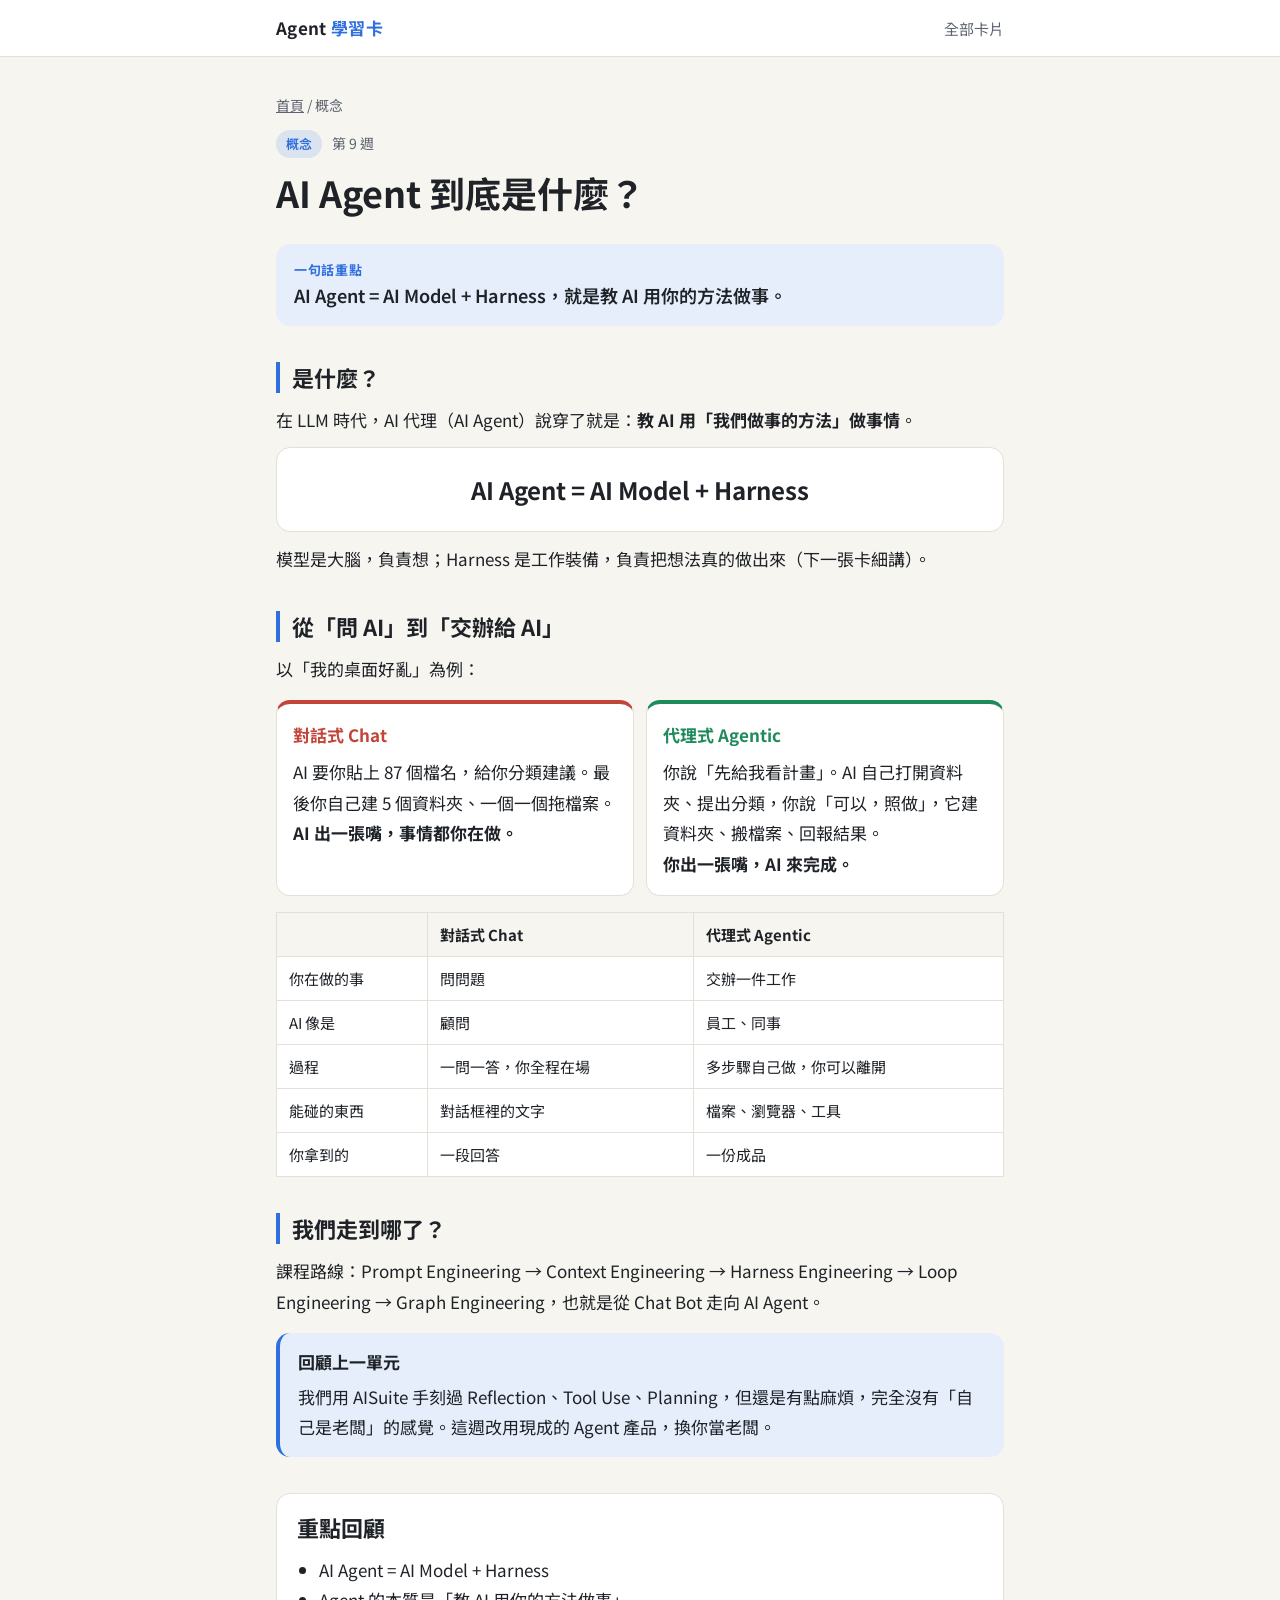
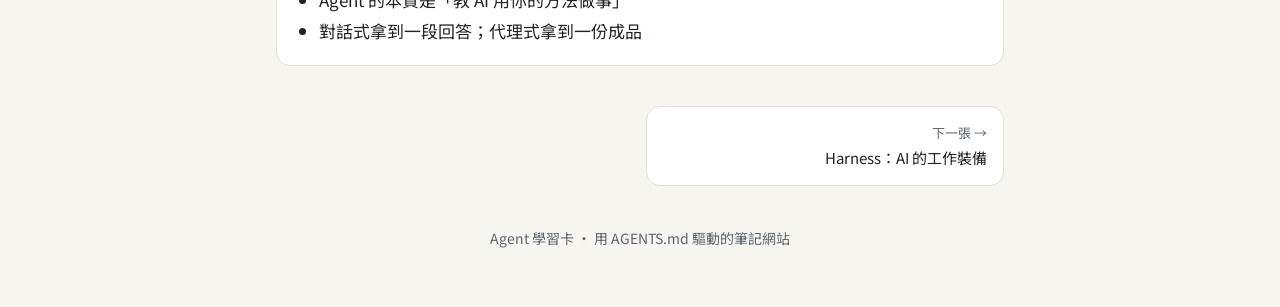
==== pages/agent-definition.html @ e6053e1e "Agent 學習卡：AGENTS.md 驅動的 AI Agent 筆記網站 - AGENTS.md 專案規則（CLAUDE.md 以 @ 引用） - 首頁、頁面模板、5 張第 9 週學習卡 - dat" ====
<!doctype html>
<html lang="zh-Hant-TW">
<head>
  <meta charset="utf-8">
  <meta name="viewport" content="width=device-width, initial-scale=1">
  <title>AI Agent 到底是什麼？｜Agent 學習卡</title>
  <meta name="description" content="AI Agent = AI Model + Harness，就是教 AI 用你的方法做事。">
  <link rel="preconnect" href="https://fonts.googleapis.com">
  <link rel="stylesheet" href="https://fonts.googleapis.com/css2?family=Noto+Sans+TC:wght@400;600;700&display=swap">
  <link rel="stylesheet" href="../assets/style.css">
</head>
<body>
  <header class="site-head">
    <div class="wrap">
      <a class="brand" href="../index.html">Agent <span>學習卡</span></a>
      <nav><a href="../index.html">全部卡片</a></nav>
    </div>
  </header>

  <main class="wrap">
    <article>
      <header class="page-head">
        <div class="crumbs"><a href="../index.html">首頁</a> / 概念</div>
        <div class="meta"><span class="tag" data-cat="概念">概念</span><span>第 9 週</span></div>
        <h1>AI Agent 到底是什麼？</h1>
      </header>

      <p class="tldr">AI Agent = AI Model + Harness，就是教 AI 用你的方法做事。</p>
      <section>
        <h2>是什麼？</h2>
        <p>在 LLM 時代，AI 代理（AI Agent）說穿了就是：<strong>教 AI 用「我們做事的方法」做事情</strong>。</p>
        <p class="formula">AI Agent = AI Model + Harness</p>
        <p>模型是大腦，負責想；Harness 是工作裝備，負責把想法真的做出來（下一張卡細講）。</p>
      </section>

      <section>
        <h2>從「問 AI」到「交辦給 AI」</h2>
        <p>以「我的桌面好亂」為例：</p>
        <div class="compare">
          <div class="bad"><h3>對話式 Chat</h3><p>AI 要你貼上 87 個檔名，給你分類建議。最後你自己建 5 個資料夾、一個一個拖檔案。<br><strong>AI 出一張嘴，事情都你在做。</strong></p></div>
          <div class="good"><h3>代理式 Agentic</h3><p>你說「先給我看計畫」。AI 自己打開資料夾、提出分類，你說「可以，照做」，它建資料夾、搬檔案、回報結果。<br><strong>你出一張嘴，AI 來完成。</strong></p></div>
        </div>
        <div class="table-wrap">
          <table>
            <tr><th></th><th>對話式 Chat</th><th>代理式 Agentic</th></tr>
            <tr><td>你在做的事</td><td>問問題</td><td>交辦一件工作</td></tr>
            <tr><td>AI 像是</td><td>顧問</td><td>員工、同事</td></tr>
            <tr><td>過程</td><td>一問一答，你全程在場</td><td>多步驟自己做，你可以離開</td></tr>
            <tr><td>能碰的東西</td><td>對話框裡的文字</td><td>檔案、瀏覽器、工具</td></tr>
            <tr><td>你拿到的</td><td>一段回答</td><td>一份成品</td></tr>
          </table>
        </div>
      </section>

      <section>
        <h2>我們走到哪了？</h2>
        <p>課程路線：Prompt Engineering → Context Engineering → Harness Engineering → Loop Engineering → Graph Engineering，也就是從 Chat Bot 走向 AI Agent。</p>
        <div class="callout note"><strong>回顧上一單元</strong><p>我們用 AISuite 手刻過 Reflection、Tool Use、Planning，但還是有點麻煩，完全沒有「自己是老闆」的感覺。這週改用現成的 Agent 產品，換你當老闆。</p></div>
      </section>

      <section class="recap">
        <h2>重點回顧</h2>
        <ul>
          <li>AI Agent = AI Model + Harness</li>
          <li>Agent 的本質是「教 AI 用你的方法做事」</li>
          <li>對話式拿到一段回答；代理式拿到一份成品</li>
        </ul>
      </section>

      <nav class="pager" data-slug="agent-definition"></nav>
    </article>
  </main>

  <footer class="site-foot">Agent 學習卡 · 用 AGENTS.md 驅動的筆記網站</footer>

  <script src="../data/pages.js"></script>
  <script src="../assets/main.js"></script>
</body>
</html>
---- assets/style.css ----
/* Agent 學習卡 — 全站唯一樣式表（規則見 AGENTS.md） */
:root {
  --bg: #f7f5f0;
  --surface: #ffffff;
  --text: #1f2328;
  --muted: #5d6470;
  --line: #e4e0d6;
  --accent: #2f6fde;
  --accent-soft: #e6eefc;
  --good: #1f8a5b;
  --good-soft: #e3f4ec;
  --bad: #c2453a;
  --bad-soft: #fbe9e7;
  --warn: #b7791f;
  --warn-soft: #fdf3e1;
  --cat-concept: #2f6fde;
  --cat-method: #1f8a5b;
  --cat-tool: #8a4fd1;
  --cat-case: #c76a1a;
  --radius: 14px;
  --shadow: 0 1px 2px rgba(0,0,0,.04), 0 4px 16px rgba(0,0,0,.05);
}
@media (prefers-color-scheme: dark) {
  :root {
    --bg: #15171b;
    --surface: #1e2127;
    --text: #e7e9ee;
    --muted: #9aa2b1;
    --line: #2e333b;
    --accent: #6ea1ff;
    --accent-soft: #1f2b44;
    --good: #4cc790;
    --good-soft: #17302a;
    --bad: #ff7d70;
    --bad-soft: #3a2220;
    --warn: #f0b85a;
    --warn-soft: #3a2f1b;
    --cat-concept: #6ea1ff;
    --cat-method: #4cc790;
    --cat-tool: #b98cf5;
    --cat-case: #f0a05a;
    --shadow: none;
  }
}

* { box-sizing: border-box; }
html { -webkit-text-size-adjust: 100%; }
body {
  margin: 0;
  background: var(--bg);
  color: var(--text);
  font-family: "Noto Sans TC", system-ui, -apple-system, "Microsoft JhengHei", sans-serif;
  line-height: 1.8;
  font-size: 17px;
}
a { color: var(--accent); }
img { max-width: 100%; }

.wrap { max-width: 760px; margin: 0 auto; padding: 0 16px; }

/* ---------- Site header / footer ---------- */
.site-head { border-bottom: 1px solid var(--line); background: var(--surface); }
.site-head .wrap { display: flex; align-items: center; justify-content: space-between; height: 56px; }
.brand { font-weight: 700; text-decoration: none; color: var(--text); letter-spacing: .02em; }
.brand span { color: var(--accent); }
.site-head nav a { color: var(--muted); text-decoration: none; font-size: 15px; margin-left: 16px; }
.site-head nav a:hover { color: var(--accent); }
.site-foot { color: var(--muted); font-size: 14px; padding: 40px 0 56px; text-align: center; }

/* ---------- Home ---------- */
.hero { padding: 48px 0 24px; }
.hero h1 { font-size: clamp(28px, 6vw, 40px); line-height: 1.3; margin: 0 0 12px; }
.hero p { color: var(--muted); margin: 0; max-width: 36em; }
.filters { display: flex; flex-wrap: wrap; gap: 8px; margin: 24px 0; }
.filters button {
  font: inherit; font-size: 14px; padding: 6px 14px; border-radius: 999px;
  border: 1px solid var(--line); background: var(--surface); color: var(--muted); cursor: pointer;
}
.filters button[aria-pressed="true"] { background: var(--text); color: var(--bg); border-color: var(--text); }
.cards { display: grid; gap: 14px; grid-template-columns: repeat(auto-fill, minmax(220px, 1fr)); padding: 0; margin: 0; list-style: none; }
.card {
  display: flex; flex-direction: column; gap: 8px; height: 100%;
  background: var(--surface); border: 1px solid var(--line); border-radius: var(--radius);
  padding: 18px; text-decoration: none; color: var(--text); box-shadow: var(--shadow);
  transition: transform .15s ease, border-color .15s ease;
}
.card:hover { transform: translateY(-2px); border-color: var(--accent); }
.card h2 { font-size: 18px; line-height: 1.45; margin: 0; }
.card p { font-size: 15px; color: var(--muted); margin: 0; line-height: 1.6; flex: 1; }
.card .num { font-size: 13px; color: var(--muted); font-variant-numeric: tabular-nums; }

.how { margin-top: 48px; padding: 20px; border: 1px dashed var(--line); border-radius: var(--radius); }
.how h2 { font-size: 18px; margin: 0 0 8px; }
.how ol { margin: 0; padding-left: 1.3em; color: var(--muted); }

/* ---------- Tags ---------- */
.meta { display: flex; align-items: center; gap: 10px; font-size: 14px; color: var(--muted); }
.tag {
  display: inline-block; font-size: 13px; font-weight: 600; padding: 2px 10px; border-radius: 999px;
  color: var(--cat-concept); background: color-mix(in srgb, var(--cat-concept) 14%, transparent);
}
.tag[data-cat="方法"] { color: var(--cat-method); background: color-mix(in srgb, var(--cat-method) 14%, transparent); }
.tag[data-cat="工具"] { color: var(--cat-tool); background: color-mix(in srgb, var(--cat-tool) 14%, transparent); }
.tag[data-cat="案例"] { color: var(--cat-case); background: color-mix(in srgb, var(--cat-case) 14%, transparent); }

/* ---------- Lesson page ---------- */
.page-head { padding: 36px 0 8px; }
.crumbs { font-size: 14px; color: var(--muted); margin-bottom: 12px; }
.crumbs a { color: var(--muted); }
.page-head h1 { font-size: clamp(26px, 5.5vw, 36px); line-height: 1.35; margin: 10px 0 0; }
.tldr {
  margin: 20px 0 8px; padding: 16px 18px; border-radius: var(--radius);
  background: var(--accent-soft); font-weight: 600; font-size: 18px; line-height: 1.6;
}
.tldr::before { content: "一句話重點　"; display: block; font-size: 13px; font-weight: 700; color: var(--accent); letter-spacing: .05em; }
article section { margin: 36px 0; }
article h2 { font-size: 22px; margin: 0 0 12px; padding-left: 12px; border-left: 4px solid var(--accent); line-height: 1.4; }
article h3 { font-size: 17px; margin: 0 0 6px; }
article p { margin: 0 0 12px; }
article ul, article ol { padding-left: 1.3em; margin: 0 0 12px; }

.formula {
  text-align: center; font-size: clamp(18px, 4.5vw, 24px); font-weight: 700;
  padding: 20px 12px; background: var(--surface); border: 1px solid var(--line); border-radius: var(--radius);
}

.callout { padding: 14px 18px; border-radius: var(--radius); margin: 16px 0; background: var(--accent-soft); border-left: 4px solid var(--accent); }
.callout strong { display: block; margin-bottom: 4px; }
.callout p:last-child { margin-bottom: 0; }
.callout.tip { background: var(--good-soft); border-color: var(--good); }
.callout.warn { background: var(--warn-soft); border-color: var(--warn); }

.compare { display: grid; grid-template-columns: 1fr 1fr; gap: 12px; margin: 16px 0; }
.compare > div { padding: 16px; border-radius: var(--radius); border: 1px solid var(--line); background: var(--surface); }
.compare .bad { border-top: 4px solid var(--bad); }
.compare .good { border-top: 4px solid var(--good); }
.compare .bad h3 { color: var(--bad); }
.compare .good h3 { color: var(--good); }
.compare p:last-child, .compare ul:last-child { margin-bottom: 0; }
@media (max-width: 560px) { .compare { grid-template-columns: 1fr; } }

.steps { list-style: none; padding: 0; counter-reset: s; }
.steps li { counter-increment: s; position: relative; padding: 0 0 14px 44px; }
.steps li::before {
  content: counter(s); position: absolute; left: 0; top: 2px; width: 28px; height: 28px; border-radius: 50%;
  background: var(--accent); color: var(--surface); font-size: 14px; font-weight: 700;
  display: flex; align-items: center; justify-content: center;
}
.steps li strong { display: block; }

.table-wrap { overflow-x: auto; margin: 16px 0; }
table { border-collapse: collapse; width: 100%; font-size: 15px; background: var(--surface); }
th, td { border: 1px solid var(--line); padding: 8px 12px; text-align: left; vertical-align: top; }
th { background: var(--bg); }

pre, code { font-family: ui-monospace, "Cascadia Code", Consolas, monospace; font-size: 14px; }
code { background: var(--line); padding: 1px 6px; border-radius: 6px; }
pre { background: var(--surface); border: 1px solid var(--line); border-radius: var(--radius); padding: 14px; overflow-x: auto; line-height: 1.6; }
pre code { background: none; padding: 0; }

.recap { background: var(--surface); border: 1px solid var(--line); border-radius: var(--radius); padding: 18px 20px; }
.recap h2 { border: 0; padding: 0; }
.recap ul { margin: 0; }

.pager { display: grid; grid-template-columns: 1fr 1fr; gap: 12px; margin: 40px 0 0; }
.pager a {
  display: block; padding: 14px 16px; border: 1px solid var(--line); border-radius: var(--radius);
  background: var(--surface); text-decoration: none; color: var(--text); font-size: 15px;
}
.pager a:hover { border-color: var(--accent); }
.pager small { display: block; color: var(--muted); font-size: 13px; }
.pager .next { text-align: right; grid-column: 2; }
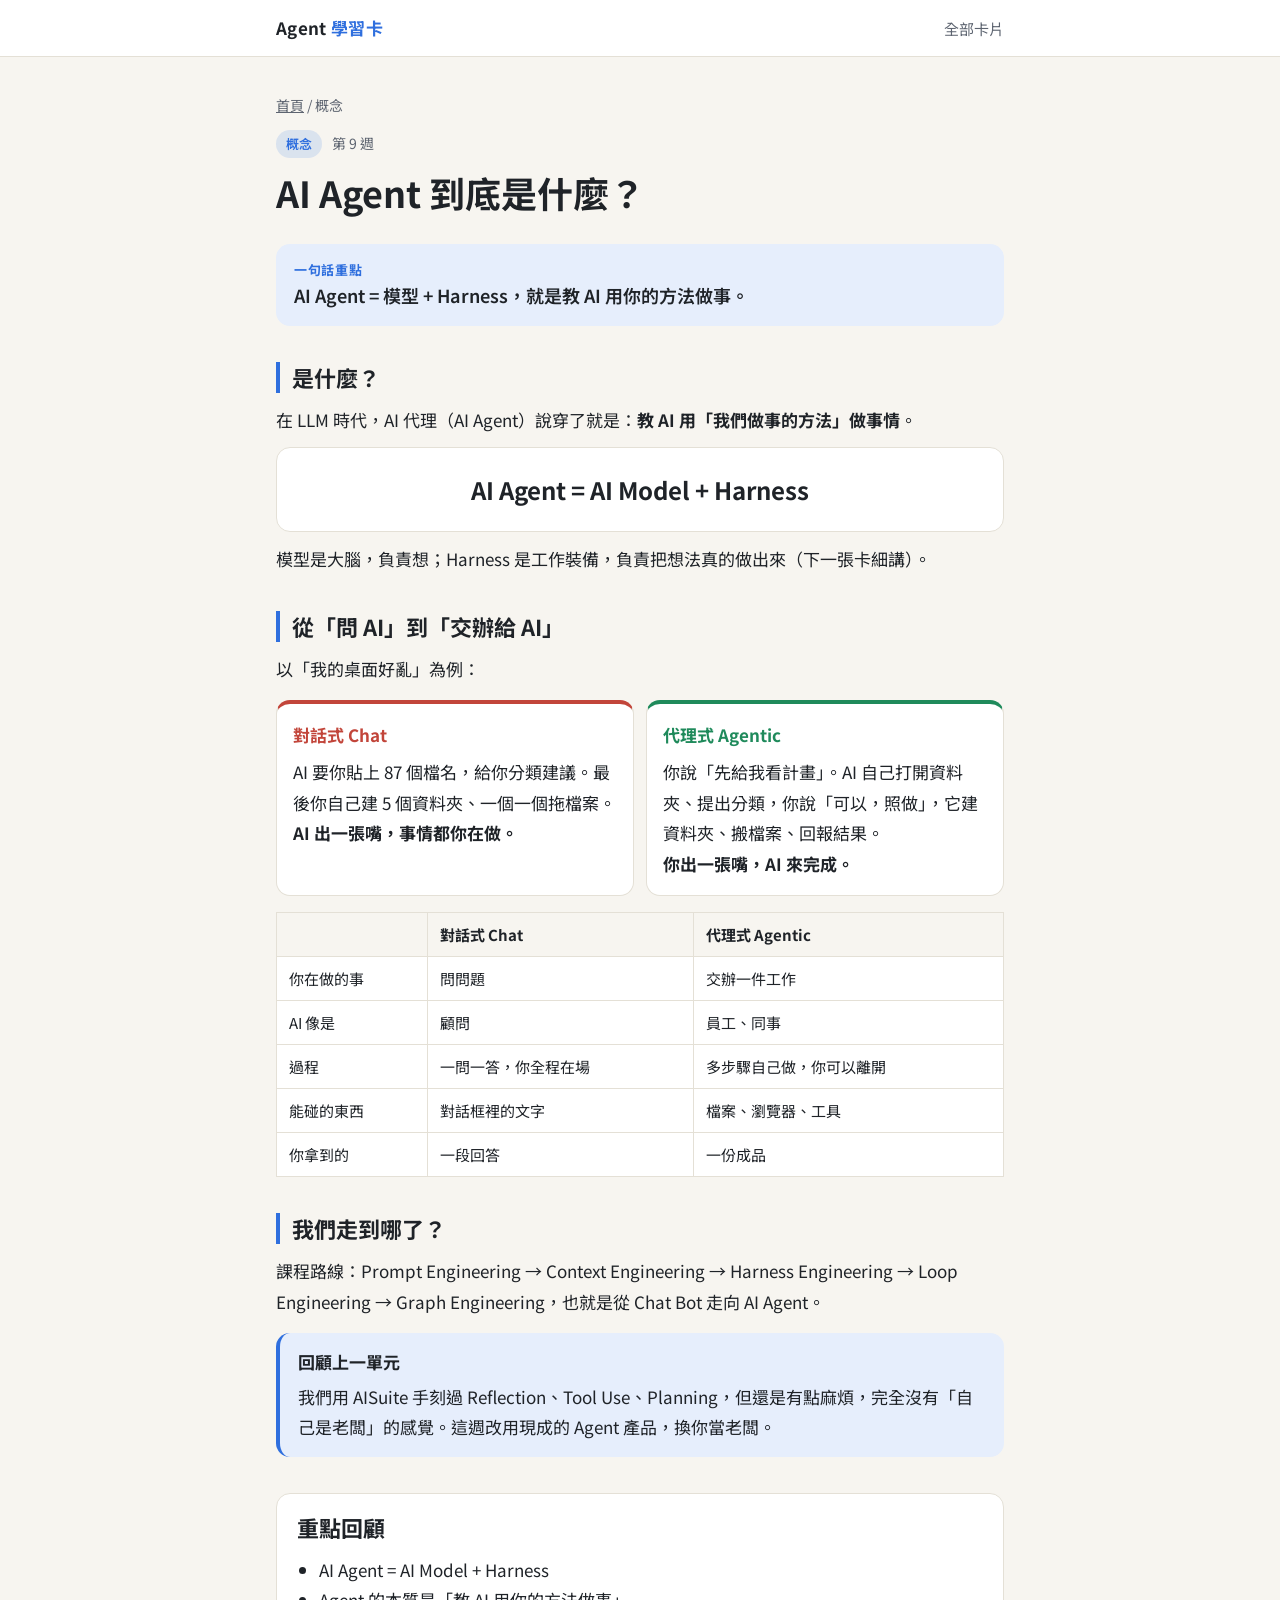
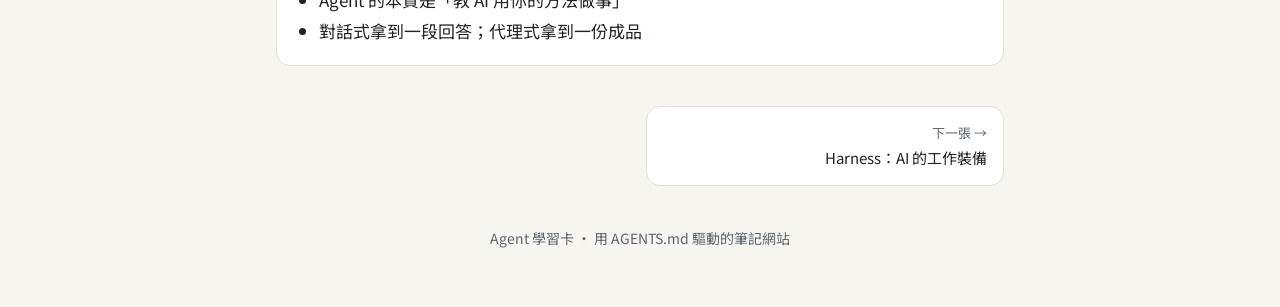
==== commit 52290d35: "新增第 10 週學習卡與自動檢查腳本 - raw/10-ai-workflow.md：第 10 週講義轉成 Markdown 筆記 - 6 張新卡：coding-agent、prompt-to-loo" ====
--- a/pages/agent-definition.html
+++ b/pages/agent-definition.html
@@ -4,7 +4,7 @@
   <meta charset="utf-8">
   <meta name="viewport" content="width=device-width, initial-scale=1">
   <title>AI Agent 到底是什麼？｜Agent 學習卡</title>
-  <meta name="description" content="AI Agent = AI Model + Harness，就是教 AI 用你的方法做事。">
+  <meta name="description" content="AI Agent = 模型 + Harness，就是教 AI 用你的方法做事。">
   <link rel="preconnect" href="https://fonts.googleapis.com">
   <link rel="stylesheet" href="https://fonts.googleapis.com/css2?family=Noto+Sans+TC:wght@400;600;700&display=swap">
   <link rel="stylesheet" href="../assets/style.css">
@@ -25,7 +25,7 @@
         <h1>AI Agent 到底是什麼？</h1>
       </header>
 
-      <p class="tldr">AI Agent = AI Model + Harness，就是教 AI 用你的方法做事。</p>
+      <p class="tldr">AI Agent = 模型 + Harness，就是教 AI 用你的方法做事。</p>
       <section>
         <h2>是什麼？</h2>
         <p>在 LLM 時代，AI 代理（AI Agent）說穿了就是：<strong>教 AI 用「我們做事的方法」做事情</strong>。</p>
